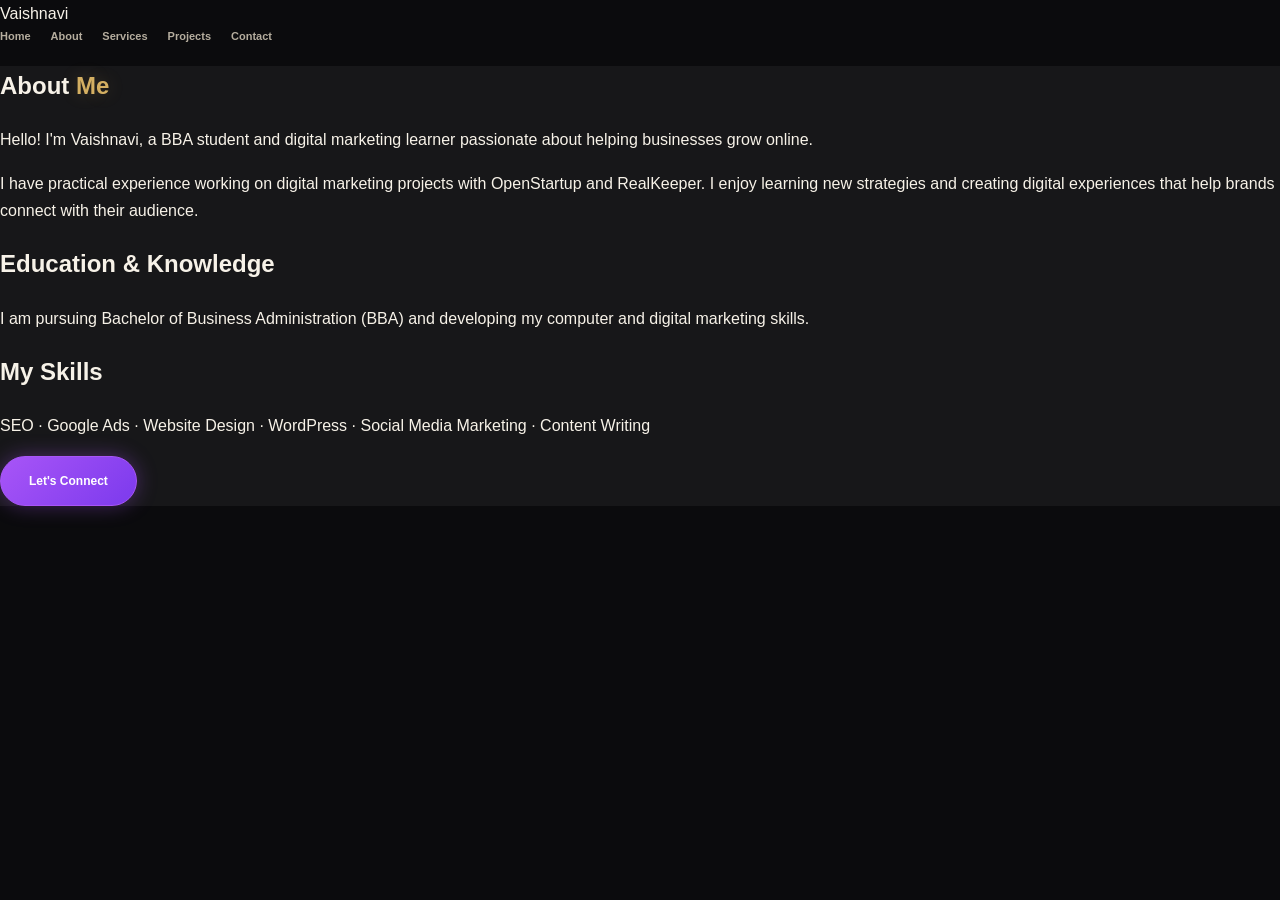
==== about.html @ 837a6185 "about.html" ====
<!DOCTYPE html>
<html lang="en">
<head>
  <meta charset="UTF-8">
  <meta name="viewport" content="width=device-width, initial-scale=1.0">

  <title>About Vaishnavi | Digital Marketing</title>

  <link rel="stylesheet" href="style.css">
</head>

<body>

  <header>
    <nav class="navbar">
      <a href="index.html" class="logo">Vaishnavi</a>

      <div class="nav-links">
        <a href="index.html">Home</a>
        <a href="about.html">About</a>
        <a href="services.html">Services</a>
        <a href="projects.html">Projects</a>
        <a href="contact.html">Contact</a>
      </div>
    </nav>
  </header>

  <section class="about-section">
    <h1>About <span class="gold-text">Me</span></h1>

    <p>
      Hello! I'm Vaishnavi, a BBA student and digital marketing learner
      passionate about helping businesses grow online.
    </p>

    <p>
      I have practical experience working on digital marketing projects
      with OpenStartup and RealKeeper. I enjoy learning new strategies
      and creating digital experiences that help brands connect with
      their audience.
    </p>

    <h2>Education & Knowledge</h2>

    <p>
      I am pursuing Bachelor of Business Administration (BBA) and
      developing my computer and digital marketing skills.
    </p>

    <h2>My Skills</h2>

    <p>
      SEO · Google Ads · Website Design · WordPress ·
      Social Media Marketing · Content Writing
    </p>

    <a href="contact.html" class="btn btn-primary">
      Let's Connect
    </a>
  </section>

</body>
</html>
---- style.css ----
/* VAISHNAVI — premium black & gold portfolio */
:root{--bg:#0b0b0d;--bg-soft:#121214;--surface:#171719;--surface-2:#202022;--text:#f7f2e8;--muted:#b5ad9e;--line:rgba(221,174,79,.2);--gold:#d7ae59;--gold-bright:#ffe29a;--gold-deep:#9b702b;--shadow:0 22px 65px rgba(0,0,0,.34);--header:rgba(10,10,12,.9)}
html[data-theme="light"]{--bg:#faf7ef;--bg-soft:#f0e9d9;--surface:#fffdf8;--surface-2:#f7f0e2;--text:#211b12;--muted:#746b5d;--line:rgba(145,105,35,.2);--gold:#a97825;--gold-bright:#d7a84e;--gold-deep:#79531d;--shadow:0 22px 65px rgba(74,53,18,.1);--header:rgba(250,247,239,.92)}
*{box-sizing:border-box}html{scroll-behavior:smooth;scroll-padding-top:90px}
body{margin:0;background:var(--bg);color:var(--text);font-family:"DM Sans",Arial,sans-serif;line-height:1.7;transition:background .3s,color .3s}
a{color:inherit;text-decoration:none}button,input,select,textarea{font:inherit}.container{width:min(1120px,calc(100% - 48px));margin:0 auto}
.site-header{position:sticky;top:0;z-index:100;background:var(--header);border-bottom:1px solid var(--line);backdrop-filter:blur(18px)}
.nav{min-height:82px;display:flex;align-items:center;justify-content:space-between;gap:22px}
.brand{display:flex;align-items:center;font-size:13px;font-weight:800;letter-spacing:.15em}.brand-image img{width:145px;height:78px;object-fit:contain;display:block;mix-blend-mode:screen}
.brand-mark{width:36px;height:36px;display:grid;place-items:center;border-radius:12px;color:#17120a;background:linear-gradient(135deg,var(--gold-bright),var(--gold-deep));font-family:"Playfair Display",serif;font-size:21px}
.brand-dot,.gold-text{color:var(--gold-bright);text-shadow:0 0 18px rgba(215,174,89,.22)}
.nav-links{display:flex;align-items:center;gap:20px}.nav-links a{font-size:11px;font-weight:700;color:var(--muted);transition:.2s}.nav-links a:hover,.nav-links a.active{color:var(--gold-bright);text-shadow:0 0 14px rgba(215,174,89,.5)}
.theme-toggle{border:1px solid var(--line);color:var(--text);background:var(--surface);padding:9px 13px;border-radius:30px;cursor:pointer;display:flex;align-items:center;gap:8px;font-size:11px;font-weight:700}.theme-icon{color:var(--gold-bright);font-size:16px}
.menu-toggle{display:none}.section{padding:100px 0}
.hero{position:relative;overflow:hidden;padding:95px 0 28px;background:radial-gradient(ellipse at 82% 32%,rgba(215,174,89,.13),transparent 36%),radial-gradient(ellipse at 8% 80%,rgba(155,112,43,.09),transparent 32%),var(--bg)}
.hero:before{content:"";position:absolute;inset:0;pointer-events:none;background:linear-gradient(115deg,transparent 20%,rgba(255,226,154,.025) 50%,transparent 75%)}
.hero-grid{display:grid;grid-template-columns:1.15fr .85fr;align-items:center;gap:50px;min-height:500px}
.eyebrow{display:flex;align-items:center;gap:10px;color:var(--gold);font-size:10px;font-weight:800;letter-spacing:.19em;text-transform:uppercase}.eyebrow-line{width:30px;height:2px;background:linear-gradient(90deg,var(--gold-deep),var(--gold-bright))}
.hero h1{font-family:"Playfair Display",Georgia,serif;font-size:clamp(43px,6vw,72px);line-height:1.1;letter-spacing:-.04em;margin:22px 0}.hero h1 .gold-text,.section-heading h2 .gold-text,.education-card h2 .gold-text{background:linear-gradient(100deg,var(--gold-deep),var(--gold-bright),var(--gold));-webkit-background-clip:text;background-clip:text;color:transparent;text-shadow:none;filter:drop-shadow(0 0 13px rgba(215,174,89,.22))}
.hero-intro{max-width:610px;color:var(--muted);font-size:15px}.hero-intro strong{color:var(--text)}
.hero-actions{display:flex;gap:13px;flex-wrap:wrap;margin:30px 0}.btn{display:inline-flex;align-items:center;justify-content:center;gap:10px;padding:13px 21px;border-radius:9px;font-size:12px;font-weight:800;transition:transform .2s,box-shadow .2s}
.btn:hover{transform:translateY(-3px);box-shadow:0 10px 30px rgba(215,174,89,.2)}.btn-primary{background:linear-gradient(110deg,var(--gold-deep),var(--gold-bright));color:#17120a;box-shadow:0 10px 28px rgba(215,174,89,.16)}.btn-outline{border:1px solid var(--line);background:var(--surface);color:var(--text)}
.hero-note{font-size:11px;color:var(--muted);display:flex;align-items:center;gap:9px}.availability-dot{width:8px;height:8px;border-radius:50%;background:#62c58c;box-shadow:0 0 0 5px #62c58c20}
.hero-visual{height:420px;position:relative;display:grid;place-items:center}.hero-visual:before{content:"";position:absolute;width:300px;height:300px;border-radius:50%;background:radial-gradient(circle,rgba(255,226,154,.16),rgba(155,112,43,.08) 52%,transparent 70%);filter:blur(4px)}
.hero-visual:after{content:"";position:absolute;width:245px;height:245px;border-radius:50%;border:1px solid rgba(215,174,89,.22);box-shadow:0 0 45px rgba(215,174,89,.08),inset 0 0 35px rgba(215,174,89,.06)}
.hero-monogram{z-index:2;font-family:"Playfair Display",serif;font-size:170px;color:var(--gold-bright);line-height:1;text-shadow:0 0 18px rgba(255,226,154,.3),0 0 55px rgba(215,174,89,.22)}
.hero-monogram span{color:var(--gold)}.orbit{position:absolute;border:1px solid var(--gold);border-radius:50%;z-index:1;opacity:.27}.orbit-one{width:390px;height:270px;transform:rotate(-28deg)}.orbit-two{width:430px;height:320px;transform:rotate(38deg);border-color:var(--gold-bright)}
.floating-card{position:absolute;z-index:3;background:var(--surface);border:1px solid var(--line);border-radius:12px;padding:12px 16px;box-shadow:var(--shadow);font-size:10px;font-weight:800;display:flex;align-items:center;gap:9px}.card-top{top:56px;right:0}.card-bottom{bottom:60px;left:0}.mini-icon{width:27px;height:27px;border-radius:8px;display:grid;place-items:center;background:linear-gradient(135deg,var(--gold-deep),var(--gold-bright));color:#19130a}
.visual-caption{position:absolute;bottom:5px;right:5px;color:var(--muted);font-size:9px;font-weight:800;letter-spacing:.2em}
.hero-bottom{display:flex;align-items:center;gap:18px;padding:26px 0 0;color:var(--muted);font-size:9px;font-weight:800;letter-spacing:.16em}.hero-bottom-line{height:1px;background:var(--line);flex:1}
.two-column{display:grid;grid-template-columns:.8fr 1.2fr;gap:85px;align-items:start}.section-heading h2,.education-card h2{font-family:"Playfair Display",Georgia,serif;font-size:clamp(34px,4vw,48px);line-height:1.17;letter-spacing:-.025em;margin:15px 0}.section-kicker{color:var(--muted);font-size:13px}
.about-section,.projects-section,.education-section{background:var(--surface)}.about-copy p{color:var(--muted);font-size:14px;margin:0 0 18px}.about-copy .lead{font-size:18px;color:var(--text);font-weight:600}.about-copy strong{color:var(--gold-bright)}.text-link{display:inline-block;margin-top:10px;color:var(--gold-bright);font-size:13px;font-weight:800;border-bottom:1px solid var(--gold);padding-bottom:4px}
.skills-section,.experience-section{background:linear-gradient(180deg,var(--bg),var(--bg-soft))}.centered{text-align:center;margin:0 auto 42px;max-width:680px}.centered .eyebrow{justify-content:center}
.skills-grid{display:grid;grid-template-columns:repeat(4,1fr);gap:16px}.skill-card,.service-card{position:relative;padding:25px 20px;background:var(--surface);border:1px solid var(--line);border-radius:15px;box-shadow:0 8px 25px rgba(0,0,0,.06);transition:.25s;overflow:hidden}
.skill-card:before,.service-card:before{content:"";position:absolute;left:0;top:0;width:100%;height:3px;background:linear-gradient(90deg,var(--gold-deep),var(--gold-bright));transform:scaleX(0);transform-origin:left;transition:.25s}.skill-card:hover,.service-card:hover{transform:translateY(-6px);box-shadow:var(--shadow);border-color:rgba(215,174,89,.4)}.skill-card:hover:before,.service-card:hover:before{transform:scaleX(1)}
.skill-number{position:absolute;right:17px;top:13px;color:var(--muted);font-size:10px}.skill-symbol,.service-icon{width:43px;height:43px;border-radius:12px;display:grid;place-items:center;background:linear-gradient(135deg,rgba(215,174,89,.2),rgba(155,112,43,.08));color:var(--gold-bright);font-size:22px}
.skill-card h3,.service-card h3{font-size:14px;margin:17px 0 7px}.skill-card p,.service-card p{font-size:11px;color:var(--muted);margin:0}
.services-section{background:var(--surface)}.services-grid{display:grid;grid-template-columns:repeat(3,1fr);gap:16px}.service-card{padding:25px}.service-card h3{font-size:15px}
.projects-grid{display:grid;grid-template-columns:1fr 1fr;gap:22px;margin-top:35px}.project-card{overflow:hidden;border:1px solid var(--line);border-radius:17px;background:var(--bg);box-shadow:var(--shadow)}
.project-art{min-height:230px;padding:25px 30px;position:relative;display:flex;flex-direction:column;justify-content:space-between;overflow:hidden;color:#fff}.startup-art{background:radial-gradient(circle at 85% 20%,#e9c477 0,transparent 27%),linear-gradient(130deg,#20170c,#71501e 55%,#b78a3e)}.keeper-art{background:radial-gradient(circle at 85% 15%,#e7d39b 0,transparent 26%),linear-gradient(130deg,#14221f,#526b4d 55%,#9a7b3e)}
.project-art:after{content:"";position:absolute;width:190px;height:190px;border:1px solid #ffffff55;border-radius:50%;right:-35px;bottom:-90px;box-shadow:0 0 0 24px #ffffff0d,0 0 0 48px #ffffff0a}.project-art-label,.project-art-bottom{font-size:9px;font-weight:800;letter-spacing:.16em}.project-art-title{font-family:"Playfair Display",serif;font-size:52px;line-height:.98;z-index:1}.project-art-title span{color:#ffe29a}
.project-info{padding:24px}.project-meta{display:flex;justify-content:space-between;gap:12px;color:var(--gold);font-size:9px;font-weight:800;letter-spacing:.1em}.project-info h3{font-size:20px;margin:12px 0 6px}.project-info p{font-size:12px;color:var(--muted)}.tag-row{display:flex;gap:7px;flex-wrap:wrap;margin-top:16px}.tag-row span{padding:5px 9px;border-radius:20px;background:var(--bg-soft);color:var(--gold-bright);font-size:9px;font-weight:800}.project-disclaimer{font-size:10px;color:var(--muted);margin-top:18px}
.timeline{border-left:2px solid var(--line);padding-left:28px}.timeline-item{position:relative;padding:0 0 30px}.timeline-dot{position:absolute;left:-36px;top:5px;width:14px;height:14px;border-radius:50%;background:linear-gradient(135deg,var(--gold-deep),var(--gold-bright));box-shadow:0 0 0 5px var(--bg-soft)}.timeline-label{font-size:9px;font-weight:800;letter-spacing:.15em;color:var(--gold)}.timeline-item h3{margin:6px 0;font-size:18px}.timeline-item p:not(.timeline-label){color:var(--muted);font-size:12px}
.education-grid{display:grid;grid-template-columns:repeat(3,1fr);gap:16px}.education-card{display:flex;gap:16px;align-items:flex-start;padding:26px;border-radius:16px;background:var(--bg-soft);border:1px solid var(--line)}.education-icon{width:45px;height:45px;flex:0 0 45px;display:grid;place-items:center;border-radius:13px;background:linear-gradient(135deg,var(--gold-deep),var(--gold-bright));color:#1b1408;font-size:20px}.education-card h3{font-size:15px;margin:6px 0}.education-card p:not(.timeline-label){font-size:11px;color:var(--muted)}.education-highlight{background:linear-gradient(140deg,var(--surface-2),rgba(215,174,89,.1))}
.contact-section{background:radial-gradient(ellipse at 90% 10%,rgba(215,174,89,.1),transparent 35%),var(--bg)}.contact-wrap{display:grid;grid-template-columns:1fr 1fr;gap:70px;align-items:center}.contact-panel{background:var(--surface);border:1px solid var(--line);border-radius:17px;padding:18px 24px;box-shadow:var(--shadow)}.contact-link{display:flex;justify-content:space-between;align-items:center;gap:15px;padding:17px 0;border-bottom:1px solid var(--line)}.contact-link:last-of-type{border-bottom:0}.contact-link span{color:var(--muted);font-size:11px;font-weight:700}.contact-link strong{font-size:12px;color:var(--gold-bright);text-align:right;overflow-wrap:anywhere}.contact-note{font-size:10px;color:var(--muted);padding-top:10px}
.enquiry-section{background:linear-gradient(145deg,var(--bg-soft),var(--bg))}.enquiry-wrap{display:grid;grid-template-columns:.85fr 1.15fr;gap:65px;align-items:start}.enquiry-points{display:grid;gap:10px;margin-top:28px;color:var(--muted);font-size:12px}.enquiry-points span:first-letter{color:var(--gold)}
.enquiry-form{padding:30px;background:var(--surface);border:1px solid var(--line);border-radius:18px;box-shadow:var(--shadow)}.enquiry-form h3{font-family:"Playfair Display",serif;font-size:26px;margin:0}.form-intro{font-size:12px;color:var(--muted);margin:3px 0 20px}.enquiry-form label{display:block;font-size:11px;font-weight:700;margin:14px 0 6px;color:var(--text)}
.enquiry-form input,.enquiry-form select,.enquiry-form textarea{width:100%;padding:12px 13px;border:1px solid var(--line);border-radius:9px;background:var(--bg);color:var(--text);outline:none;font-size:12px;transition:.2s}.enquiry-form input:focus,.enquiry-form select:focus,.enquiry-form textarea:focus{border-color:var(--gold);box-shadow:0 0 0 3px rgba(215,174,89,.12)}.enquiry-form textarea{resize:vertical}.form-submit{width:100%;border:0;margin-top:20px;cursor:pointer}.form-privacy,.form-status{font-size:10px;color:var(--muted);margin:12px 0 0}.form-status{color:var(--gold-bright);font-weight:700}
.footer{background:#080808;color:#e9dfc9;padding:25px 0;border-top:1px solid rgba(215,174,89,.18)}.footer-inner{display:flex;align-items:center;justify-content:space-between;gap:15px;font-size:10px}.footer-brand img{width:115px;height:62px}.footer a{color:#e6c57e}.back-top{position:fixed;right:22px;bottom:22px;width:42px;height:42px;border-radius:50%;display:grid;place-items:center;background:linear-gradient(135deg,var(--gold-deep),var(--gold-bright));color:#17120a;box-shadow:var(--shadow);z-index:50}
@media(max-width:900px){.nav-links{gap:11px}.nav-links a{font-size:10px}.skills-grid{grid-template-columns:repeat(2,1fr)}.two-column{gap:45px}.hero-grid{gap:25px}.hero-visual{transform:scale(.9)}.services-grid{grid-template-columns:repeat(2,1fr)}.education-grid{grid-template-columns:1fr}}
@media(max-width:680px){.container{width:min(100% - 34px,520px)}.section{padding:75px 0}.nav{min-height:70px}.brand-image img{width:115px;height:64px}.menu-toggle{display:flex;flex-direction:column;gap:5px;border:0;background:transparent;padding:8px}.menu-toggle span{width:23px;height:2px;background:var(--text)}.nav-links{display:none;position:absolute;top:70px;left:0;right:0;padding:18px 25px 24px;background:var(--surface);border-bottom:1px solid var(--line);flex-direction:column;align-items:flex-start}.nav-links.open{display:flex}.theme-toggle{padding:8px 10px}.theme-label{display:none}.hero{padding-top:60px}.hero-grid{grid-template-columns:1fr;gap:5px}.hero h1{font-size:46px}.hero-intro{font-size:14px}.hero-visual{height:300px;transform:scale(.82);margin-top:-5px}.hero-bottom{font-size:7px;letter-spacing:.08em;gap:8px}.two-column,.contact-wrap,.enquiry-wrap{grid-template-columns:1fr;gap:25px}.section-heading h2,.education-card h2{font-size:37px}.skills-grid{grid-template-columns:1fr 1fr;gap:10px}.skill-card{padding:18px 14px}.skill-card h3{font-size:12px}.services-grid,.projects-grid{grid-template-columns:1fr}.project-art{min-height:200px}.enquiry-form{padding:22px}.footer-inner{flex-direction:column;align-items:flex-start}}
@media(max-width:390px){.skills-grid{grid-template-columns:1fr}.hero h1{font-size:41px}}


/* Orbit track for 4 floating cards */
.card-orbit-track {
  position: absolute;
  z-index: 3;
  width: 390px;
  height: 270px;
  left: 50%;
  top: 50%;
  margin-left: -195px;
  margin-top: -135px;
  animation: orbitSpin 20s linear infinite;
}

/* Keep cards upright while orbiting */
.card-orbit-track .floating-card {
  animation: orbitCounterSpin 20s linear infinite;
}

/* Reset previous card positions */
.card-orbit-track .orbit-card {
  top: auto;
  right: auto;
  bottom: auto;
  left: auto;
}

/* Creative thinking */
.card-orbit-track .orbit-card:nth-child(1) {
  top: 0;
  left: 50%;
  translate: -50% -50%;
}

/* Digital growth */
.card-orbit-track .orbit-card:nth-child(2) {
  top: 50%;
  left: 100%;
  translate: -50% -50%;
}

/* Smart marketing */
.card-orbit-track .orbit-card:nth-child(3) {
  top: 100%;
  left: 50%;
  translate: -50% -50%;
}

/* Website Design */
.card-orbit-track .orbit-card:nth-child(4) {
  top: 50%;
  left: 0;
  translate: -50% -50%;
}

/* Orbit rotation */
@keyframes orbitSpin {
  from {
    transform: rotate(0deg);
  }
  to {
    transform: rotate(360deg);
  }
}

/* Counter rotation keeps text upright */
@keyframes orbitCounterSpin {
  from {
    transform: rotate(0deg);
  }
  to {
    transform: rotate(-360deg);
  }
}

/* Hero section buttons */
.btn {
  display: inline-flex;
  align-items: center;
  justify-content: center;
  padding: 14px 28px;
  border-radius: 50px;
  font-weight: 600;
  text-decoration: none;
  transition: all 0.3s ease;
  cursor: pointer;
}

.btn-primary {
  background: linear-gradient(135deg, #a855f7, #7c3aed);
  color: #ffffff;
  border: 1px solid #a855f7;
  box-shadow: 0 0 20px rgba(168, 85, 247, 0.35);
}

.btn-primary:hover {
  transform: translateY(-4px);
  box-shadow: 0 0 30px rgba(168, 85, 247, 0.6);
}

.btn-secondary {
  background: transparent;
  color: #ffffff;
  border: 1px solid #a855f7;
}

.btn-secondary:hover {
  background: rgba(168, 85, 247, 0.15);
  transform: translateY(-4px);
}

/* =====================================
   PROJECTS PAGE - BLACK & GOLD THEME
===================================== */

.projects-page {
  width: min(1100px, 90%);
  margin: 0 auto;
  padding: 85px 0 70px;
  color: #ffffff;
}

.projects-heading {
  text-align: center;
  max-width: 720px;
  margin: 0 auto 55px;
}

.projects-label {
  color: #d4af62;
  font-size: 12px;
  letter-spacing: 3px;
  font-weight: 600;
  margin-bottom: 18px;
}

.projects-heading h1 {
  font-size: clamp(34px, 5vw, 58px);
  margin-bottom: 20px;
}

.gold-text {
  color: #d4af62;
}

.projects-description {
  color: #c4c0b8;
  font-size: 15px;
  line-height: 1.9;
}

/* PROJECT GRID */

.projects-grid {
  display: grid;
  grid-template-columns: repeat(2, minmax(0, 1fr));
  gap: 30px;
}

/* PROJECT CARD */

.project-card {
  background: #080808;
  border: 1px solid rgba(212, 175, 98, 0.28);
  border-radius: 20px;
  overflow: hidden;

  transition:
    transform 0.3s ease,
    border-color 0.3s ease,
    box-shadow 0.3s ease;
}

.project-card:hover {
  transform: translateY(-6px);
  border-color: #d4af62;
  box-shadow: 0 15px 40px rgba(212, 175, 98, 0.08);
}

/* LOGO AREA */

.project-logo-area {
  height: 190px;
  background: #000000;

  display: flex;
  align-items: center;
  justify-content: center;

  padding: 25px;
  border-bottom: 1px solid rgba(212, 175, 98, 0.18);
}

.project-logo {
  display: block;
  width: auto;
  height: auto;
  max-width: 90%;
  max-height: 125px;
  object-fit: contain;
}

/* OpenStartup logo is a wide banner */
.openstartup-logo {
  max-width: 95%;
  max-height: 125px;
}

/* RealKeeper logo is a compact wordmark */
.realkeeper-logo {
  max-width: 75%;
  max-height: 100px;
}

/* CARD CONTENT */

.project-details {
  padding: 30px;
}

.project-type {
  color: #d4af62;
  font-size: 10px;
  letter-spacing: 2.5px;
  font-weight: 600;
  margin-bottom: 12px;
}

.project-details h2 {
  color: #ffffff;
  font-size: 27px;
  margin-bottom: 15px;
}

.project-description {
  color: #c4c0b8;
  font-size: 14px;
  line-height: 1.9;
}

/* SKILL TAGS */

.project-skills {
  display: flex;
  flex-wrap: wrap;
  gap: 9px;
  margin: 22px 0;
}

.project-skills span {
  color: #d4af62;
  background: rgba(212, 175, 98, 0.07);
  border: 1px solid rgba(212, 175, 98, 0.25);

  padding: 7px 12px;
  border-radius: 50px;
  font-size: 11px;
}

/* WEBSITE LINK */

.project-website-link {
  display: inline-flex;
  align-items: center;
  gap: 10px;

  color: #d4af62;
  text-decoration: none;
  font-size: 14px;
  font-weight: 600;

  margin-top: 8px;
  transition: gap 0.2s ease;
}

.project-website-link:hover {
  gap: 15px;
}

/* CONTACT SECTION */

.projects-contact {
  text-align: center;
  margin-top: 85px;
}

.projects-contact h2 {
  color: #ffffff;
  font-size: clamp(25px, 4vw, 38px);
  margin-bottom: 15px;
}

.projects-contact p {
  color: #c4c0b8;
  margin-bottom: 25px;
}

/* MOBILE RESPONSIVE */

@media (max-width: 700px) {

  .projects-page {
    padding-top: 55px;
  }

  .projects-grid {
    grid-template-columns: 1fr;
  }

  .project-logo-area {
    height: 160px;
  }

  .project-details {
    padding: 24px;
  }

}

/* ==================================
   CONTACT PAGE - BLACK & GOLD
================================== */

.contact-page {
  width: min(1000px, 90%);
  margin: 0 auto;
  padding: 100px 0 80px;
  color: #ffffff;
}

.contact-heading {
  max-width: 700px;
  margin: 0 auto 55px;
  text-align: center;
}

.contact-label {
  color: #d4af62;
  font-size: 12px;
  letter-spacing: 3px;
  font-weight: 600;
  margin-bottom: 18px;
}

.contact-heading h1 {
  font-size: clamp(38px, 6vw, 65px);
  margin-bottom: 20px;
}

.contact-heading p:last-child {
  color: #bdb8ae;
  font-size: 15px;
  line-height: 1.9;
}

/* CONTACT DETAILS CARD */

.contact-card {
  max-width: 750px;
  margin: 0 auto;

  display: grid;
  grid-template-columns: repeat(2, 1fr);
  gap: 22px;
}

.contact-item {
  background: #080808;
  border: 1px solid rgba(212, 175, 98, 0.3);
  border-radius: 16px;
  padding: 30px;

  transition: 0.3s ease;
}

.contact-item:hover {
  border-color: #d4af62;
  transform: translateY(-4px);
}

.contact-item h2 {
  color: #d4af62;
  font-size: 17px;
  margin-bottom: 15px;
}

.contact-item a,
.contact-item p {
  color: #ffffff;
  font-size: 14px;
  line-height: 1.8;
  text-decoration: none;
  overflow-wrap: anywhere;
}

.contact-item a:hover {
  color: #d4af62;
}

/* MOBILE */

@media (max-width: 600px) {
  .contact-page {
    padding: 65px 0;
  }

  .contact-card {
    grid-template-columns: 1fr;
  }

  .contact-item {
    padding: 24px;
  }
}

/* =====================================
   CONTACT PAGE - PREMIUM ENHANCEMENT
   BLACK & GOLD ONLY
===================================== */

.contact-page {
  position: relative;
  isolation: isolate;
}

/* Subtle golden background glow */
.contact-page::before {
  content: "";
  position: absolute;
  top: 30px;
  left: 50%;
  transform: translateX(-50%);

  width: 600px;
  height: 400px;
  max-width: 100%;

  background: radial-gradient(
    ellipse,
    rgba(212, 175, 98, 0.10) 0%,
    rgba(212, 175, 98, 0.03) 45%,
    transparent 75%
  );

  z-index: -1;
  pointer-events: none;
}

/* Heading underline */
.contact-heading h1 {
  position: relative;
  display: inline-block;
}

.contact-heading h1::after {
  content: "";
  display: block;

  width: 75px;
  height: 2px;

  margin: 22px auto 0;

  background: linear-gradient(
    90deg,
    transparent,
    #d4af62,
    transparent
  );
}

/* Better heading appearance */
.contact-heading {
  animation: contactFadeIn 0.8s ease both;
}

.contact-heading h1 {
  letter-spacing: -1px;
}

/* Premium contact cards */
.contact-item {
  position: relative;
  overflow: hidden;
  min-height: 150px;
  box-shadow: 0 10px 35px rgba(0, 0, 0, 0.35);
}

/* Gold shine on hover */
.contact-item::before {
  content: "";
  position: absolute;

  top: 0;
  left: -100%;

  width: 70%;
  height: 100%;

  background: linear-gradient(
    110deg,
    transparent,
    rgba(212, 175, 98, 0.07),
    transparent
  );

  transition: left 0.6s ease;
  pointer-events: none;
}

.contact-item:hover::before {
  left: 130%;
}

.contact-item:hover {
  box-shadow: 0 15px 40px rgba(212, 175, 98, 0.08);
}

/* Small gold line above card heading */
.contact-item h2::before {
  content: "";
  display: inline-block;

  width: 18px;
  height: 2px;

  background: #d4af62;
  margin-right: 10px;
  vertical-align: middle;
}

/* Contact links */
.contact-item a {
  display: inline-block;
  transition: color 0.25s ease;
}

.contact-item a:hover {
  text-decoration: underline;
  text-decoration-color: #d4af62;
  text-underline-offset: 5px;
}

/* Entrance animation */
@keyframes contactFadeIn {
  from {
    opacity: 0;
    transform: translateY(18px);
  }

  to {
    opacity: 1;
    transform: translateY(0);
  }
}

/* Mobile adjustments */
@media (max-width: 600px) {
  .contact-page::before {
    width: 100%;
    height: 300px;
  }

  .contact-heading h1::after {
    margin-top: 18px;
  }

  .contact-item {
    min-height: auto;
  }
}

/* =====================================
   ENQUIRY FORM - BLACK & GOLD
===================================== */

.enquiry-section {
  max-width: 850px;
  margin: 90px auto 20px;
  padding: 45px;
  background: #080808;
  border: 1px solid rgba(212, 175, 98, 0.3);
  border-radius: 20px;
  box-shadow: 0 15px 45px rgba(0, 0, 0, 0.35);
}

.enquiry-heading {
  text-align: center;
  margin-bottom: 35px;
}

.enquiry-heading h2 {
  color: #ffffff;
  font-size: clamp(25px, 4vw, 36px);
  margin: 12px 0;
}

.enquiry-heading > p:last-child {
  color: #bdb8ae;
  font-size: 14px;
  line-height: 1.8;
}

/* FORM LAYOUT */

.enquiry-form {
  display: flex;
  flex-direction: column;
  gap: 22px;
}

.form-row {
  display: grid;
  grid-template-columns: 1fr 1fr;
  gap: 20px;
}

.form-group {
  display: flex;
  flex-direction: column;
  gap: 10px;
}

.form-group label {
  color: #d4af62;
  font-size: 13px;
  font-weight: 600;
}

/* INPUTS */

.form-group input,
.form-group select,
.form-group textarea {
  width: 100%;
  box-sizing: border-box;

  background: #000000;
  color: #ffffff;

  border: 1px solid rgba(212, 175, 98, 0.25);
  border-radius: 10px;

  padding: 15px 16px;
  font-family: inherit;
  font-size: 14px;

  outline: none;
  transition: border-color 0.25s ease,
              box-shadow 0.25s ease;
}

.form-group input::placeholder,
.form-group textarea::placeholder {
  color: #77736b;
}

.form-group input:focus,
.form-group select:focus,
.form-group textarea:focus {
  border-color: #d4af62;
  box-shadow: 0 0 0 3px rgba(212, 175, 98, 0.08);
}

.form-group select {
  cursor: pointer;
}

.form-group select option {
  background: #000000;
  color: #ffffff;
}

.form-group textarea {
  resize: vertical;
  min-height: 140px;
}

/* SEND BUTTON */

.enquiry-submit {
  align-self: flex-start;

  background: #d4af62;
  color: #000000;

  border: 1px solid #d4af62;
  border-radius: 50px;

  padding: 15px 28px;
  font-family: inherit;
  font-size: 14px;
  font-weight: 700;

  cursor: pointer;
  transition: background 0.25s ease,
              color 0.25s ease,
              transform 0.25s ease;
}

.enquiry-submit span {
  margin-left: 12px;
}

.enquiry-submit:hover {
  background: transparent;
  color: #d4af62;
  transform: translateY(-2px);
}

/* MOBILE */

@media (max-width: 600px) {
  .enquiry-section {
    margin-top: 60px;
    padding: 25px 20px;
  }

  .form-row {
    grid-template-columns: 1fr;
  }

  .enquiry-submit {
    width: 100%;
    justify-content: center;
  }
}

/* Contact Page - Project Enquiry Form */

.portfolio-enquiry {
  display: grid;
  grid-template-columns: 1fr 1.15fr;
  gap: 50px;
  align-items: center;
  max-width: 1200px;
  margin: 70px auto;
  padding: 40px 24px;
  color: #f5f1e8;
}

.enquiry-intro {
  max-width: 520px;
}

.enquiry-label {
  color: #d6ad55;
  font-size: 13px;
  letter-spacing: 3px;
  font-weight: 700;
}

.enquiry-intro h1 {
  font-size: clamp(38px, 5vw, 62px);
  line-height: 1.12;
  margin: 20px 0;
}

.enquiry-intro h1 span {
  display: block;
  color: #d6ad55;
}

.enquiry-description {
  color: #bdb7ad;
  line-height: 1.8;
  margin-bottom: 28px;
}

.enquiry-services {
  list-style: none;
  padding: 0;
  margin: 0;
}

.enquiry-services li {
  color: #c7c0b5;
  margin: 18px 0;
}

.enquiry-card {
  background: #171717;
  border: 1px solid rgba(214, 173, 85, 0.25);
  border-radius: 18px;
  padding: 32px;
  box-shadow: 0 15px 45px rgba(0, 0, 0, 0.25);
}

.enquiry-card h2 {
  font-size: 30px;
  margin: 0 0 8px;
  color: #f5f1e8;
}

.enquiry-subtitle {
  color: #aaa399;
  margin-bottom: 28px;
}

#whatsappEnquiryForm {
  display: flex;
  flex-direction: column;
}

#whatsappEnquiryForm label {
  color: #e8e1d5;
  font-size: 13px;
  font-weight: 600;
  margin: 16px 0 9px;
}

#whatsappEnquiryForm input,
#whatsappEnquiryForm select,
#whatsappEnquiryForm textarea {
  width: 100%;
  box-sizing: border-box;
  background: #090909;
  border: 1px solid rgba(214, 173, 85, 0.25);
  border-radius: 10px;
  padding: 15px;
  color: #f5f1e8;
  font: inherit;
  outline: none;
}

#whatsappEnquiryForm input:focus,
#whatsappEnquiryForm select:focus,
#whatsappEnquiryForm textarea:focus {
  border-color: #d6ad55;
}

#whatsappEnquiryForm textarea {
  resize: vertical;
}

.enquiry-submit {
  margin-top: 25px;
  padding: 17px 20px;
  border: none;
  border-radius: 50px;
  background: linear-gradient(135deg, #d6ad55, #f0d18a);
  color: #111;
  font-size: 15px;
  font-weight: 700;
  cursor: pointer;
  transition: transform 0.2s ease;
}

.enquiry-submit:hover {
  transform: translateY(-3px);
}

.enquiry-submit span {
  margin-left: 8px;
}

.enquiry-note {
  color: #aaa399;
  font-size: 12px;
  line-height: 1.6;
  margin-top: 15px;
}

@media (max-width: 800px) {
  .portfolio-enquiry {
    grid-template-columns: 1fr;
    gap: 30px;
    margin: 35px auto;
    padding: 25px 18px;
  }

  .enquiry-card {
    padding: 22px;
  }

  .enquiry-card h2 {
    font-size: 25px;
  }
}

/* Premium Enquiry Form Styling */

.portfolio-enquiry {
  position: relative;
  overflow: hidden;
  background: radial-gradient(
    circle at top left,
    rgba(214, 173, 85, 0.09),
    transparent 45%
  );
  border-radius: 25px;
  animation: enquiryFadeIn 1s ease both;
}

/* Golden decorative glow */

.portfolio-enquiry::before {
  content: "";
  position: absolute;
  width: 250px;
  height: 250px;
  top: -100px;
  left: -100px;
  background: rgba(214, 173, 85, 0.08);
  filter: blur(70px);
  border-radius: 50%;
  pointer-events: none;
}

/* Heading style */

.enquiry-intro h1 {
  letter-spacing: -1.5px;
  text-shadow: 0 0 25px rgba(214, 173, 85, 0.12);
}

.enquiry-intro h1 span {
  background: linear-gradient(
    90deg,
    #c99a3d,
    #f5d98b,
    #c99a3d
  );
  background-clip: text;
  -webkit-background-clip: text;
  color: transparent;
}

/* Service list */

.enquiry-services li {
  transition: transform 0.3s ease, color 0.3s ease;
}

.enquiry-services li:hover {
  color: #f0d18a;
  transform: translateX(8px);
}

/* Form card */

.enquiry-card {
  position: relative;
  background: linear-gradient(
    145deg,
    #191919,
    #101010
  );
  border: 1px solid rgba(214, 173, 85, 0.35);
  box-shadow:
    0 20px 60px rgba(0, 0, 0, 0.45),
    0 0 25px rgba(214, 173, 85, 0.04);
  transition: transform 0.35s ease, box-shadow 0.35s ease;
}

.enquiry-card:hover {
  transform: translateY(-5px);
  box-shadow:
    0 25px 70px rgba(0, 0, 0, 0.55),
    0 0 35px rgba(214, 173, 85, 0.10);
}

/* Form heading */

.enquiry-card h2 {
  color: #f5d98b;
  letter-spacing: -0.5px;
}

.enquiry-subtitle {
  font-size: 14px;
}

/* Input focus effects */

#whatsappEnquiryForm input,
#whatsappEnquiryForm select,
#whatsappEnquiryForm textarea {
  transition: border 0.3s ease, box-shadow 0.3s ease;
}

#whatsappEnquiryForm input:focus,
#whatsappEnquiryForm select:focus,
#whatsappEnquiryForm textarea:focus {
  border-color: #d6ad55;
  box-shadow: 0 0 15px rgba(214, 173, 85, 0.12);
}

/* Stylish WhatsApp button */

.enquiry-submit {
  position: relative;
  overflow: hidden;
  background: linear-gradient(
    120deg,
    #b8892e,
    #f5d98b,
    #c99a3d
  );
  box-shadow: 0 8px 25px rgba(214, 173, 85, 0.18);
  letter-spacing: 0.3px;
}

.enquiry-submit:hover {
  box-shadow: 0 12px 35px rgba(214, 173, 85, 0.30);
  transform: translateY(-4px) scale(1.01);
}

/* Smooth entrance animation */

@keyframes enquiryFadeIn {
  from {
    opacity: 0;
    transform: translateY(25px);
  }

  to {
    opacity: 1;
    transform: translateY(0);
  }
}

/* Mobile adjustment */

@media (max-width: 600px) {
  .portfolio-enquiry {
    border-radius: 15px;
  }

  .enquiry-intro h1 {
    letter-spacing: -1px;
  }

  .enquiry-card {
    border-radius: 15px;
  }
}
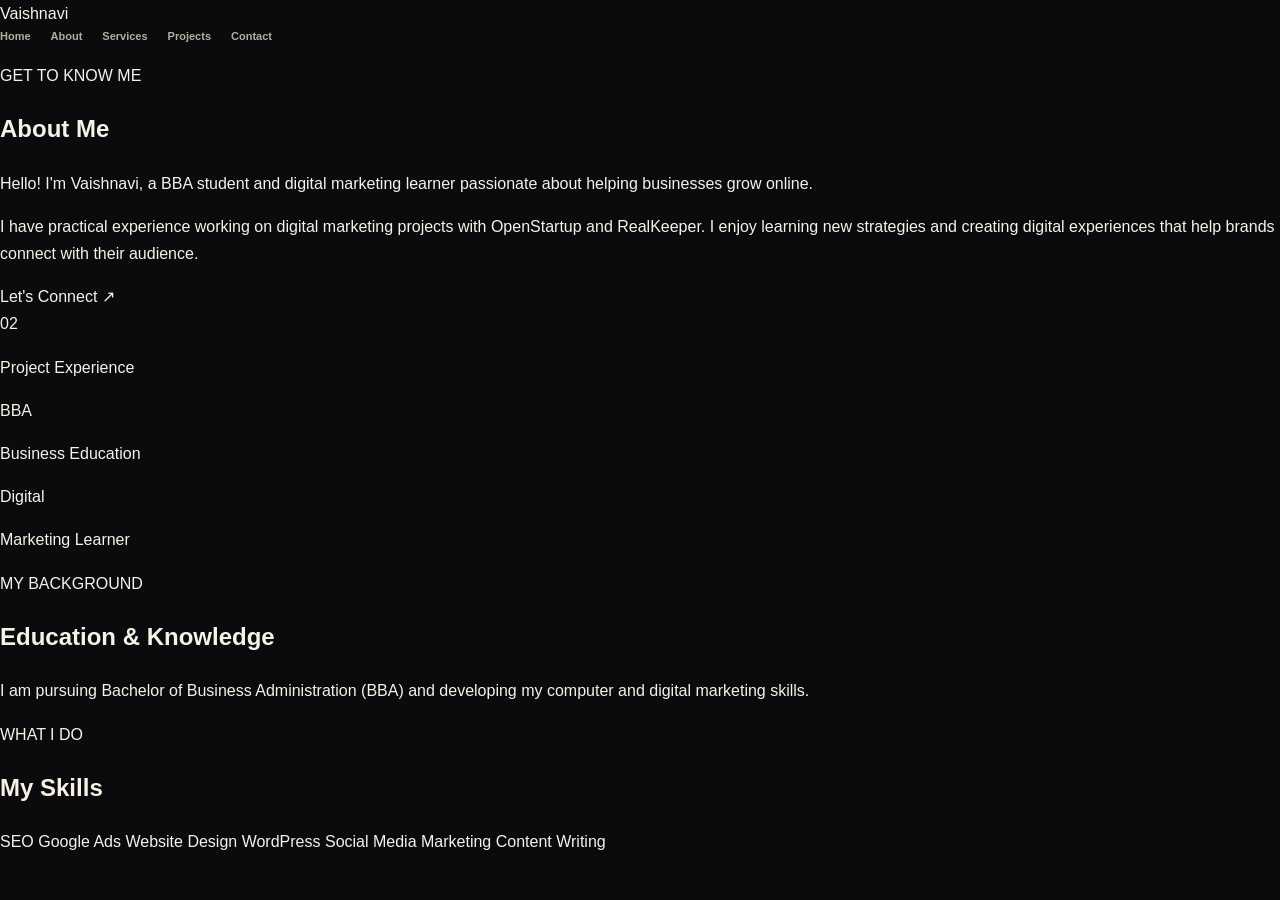
==== commit db9b72a2: "about.html" ====
--- a/about.html
+++ b/about.html
@@ -26,39 +26,77 @@
     </nav>
   </header>
 
-  <section class="about-section">
-    <h1>About <span class="gold-text">Me</span></h1>
 
-    <p>
-      Hello! I'm Vaishnavi, a BBA student and digital marketing learner
-      passionate about helping businesses grow online.
-    </p>
+<section class="about-page">
+  <div class="about-hero">
+    <div class="about-intro">
+      <p class="about-eyebrow">GET TO KNOW ME</p>
 
-    <p>
-      I have practical experience working on digital marketing projects
-      with OpenStartup and RealKeeper. I enjoy learning new strategies
-      and creating digital experiences that help brands connect with
-      their audience.
-    </p>
+      <h1>
+        About <span>Me</span>
+      </h1>
 
-    <h2>Education & Knowledge</h2>
+      <p class="about-lead">
+        Hello! I'm Vaishnavi, a BBA student and digital
+        marketing learner passionate about helping
+        businesses grow online.
+      </p>
 
-    <p>
-      I am pursuing Bachelor of Business Administration (BBA) and
-      developing my computer and digital marketing skills.
-    </p>
+      <p class="about-description">
+        I have practical experience working on digital
+        marketing projects with OpenStartup and RealKeeper.
+        I enjoy learning new strategies and creating digital
+        experiences that help brands connect with their audience.
+      </p>
 
-    <h2>My Skills</h2>
+      <a href="contact.html" class="about-button">
+        Let's Connect ↗
+      </a>
+    </div>
 
-    <p>
-      SEO · Google Ads · Website Design · WordPress ·
-      Social Media Marketing · Content Writing
-    </p>
+    <div class="about-highlight">
+      <div class="about-highlight-card">
+        <span class="highlight-number">02</span>
+        <p>Project Experience</p>
+      </div>
 
-    <a href="contact.html" class="btn btn-primary">
-      Let's Connect
-    </a>
-  </section>
+      <div class="about-highlight-card">
+        <span class="highlight-number">BBA</span>
+        <p>Business Education</p>
+      </div>
 
+      <div class="about-highlight-card">
+        <span class="highlight-number">Digital</span>
+        <p>Marketing Learner</p>
+      </div>
+    </div>
+  </div>
+
+  <div class="about-details">
+    <div class="about-info-card">
+      <p class="about-eyebrow">MY BACKGROUND</p>
+      <h2>Education & <span>Knowledge</span></h2>
+      <p>
+        I am pursuing Bachelor of Business Administration
+        (BBA) and developing my computer and digital
+        marketing skills.
+      </p>
+    </div>
+
+    <div class="about-info-card">
+      <p class="about-eyebrow">WHAT I DO</p>
+      <h2>My <span>Skills</span></h2>
+
+      <div class="about-skill-list">
+        <span>SEO</span>
+        <span>Google Ads</span>
+        <span>Website Design</span>
+        <span>WordPress</span>
+        <span>Social Media Marketing</span>
+        <span>Content Writing</span>
+      </div>
+    </div>
+  </div>
+</section>
 </body>
 </html>
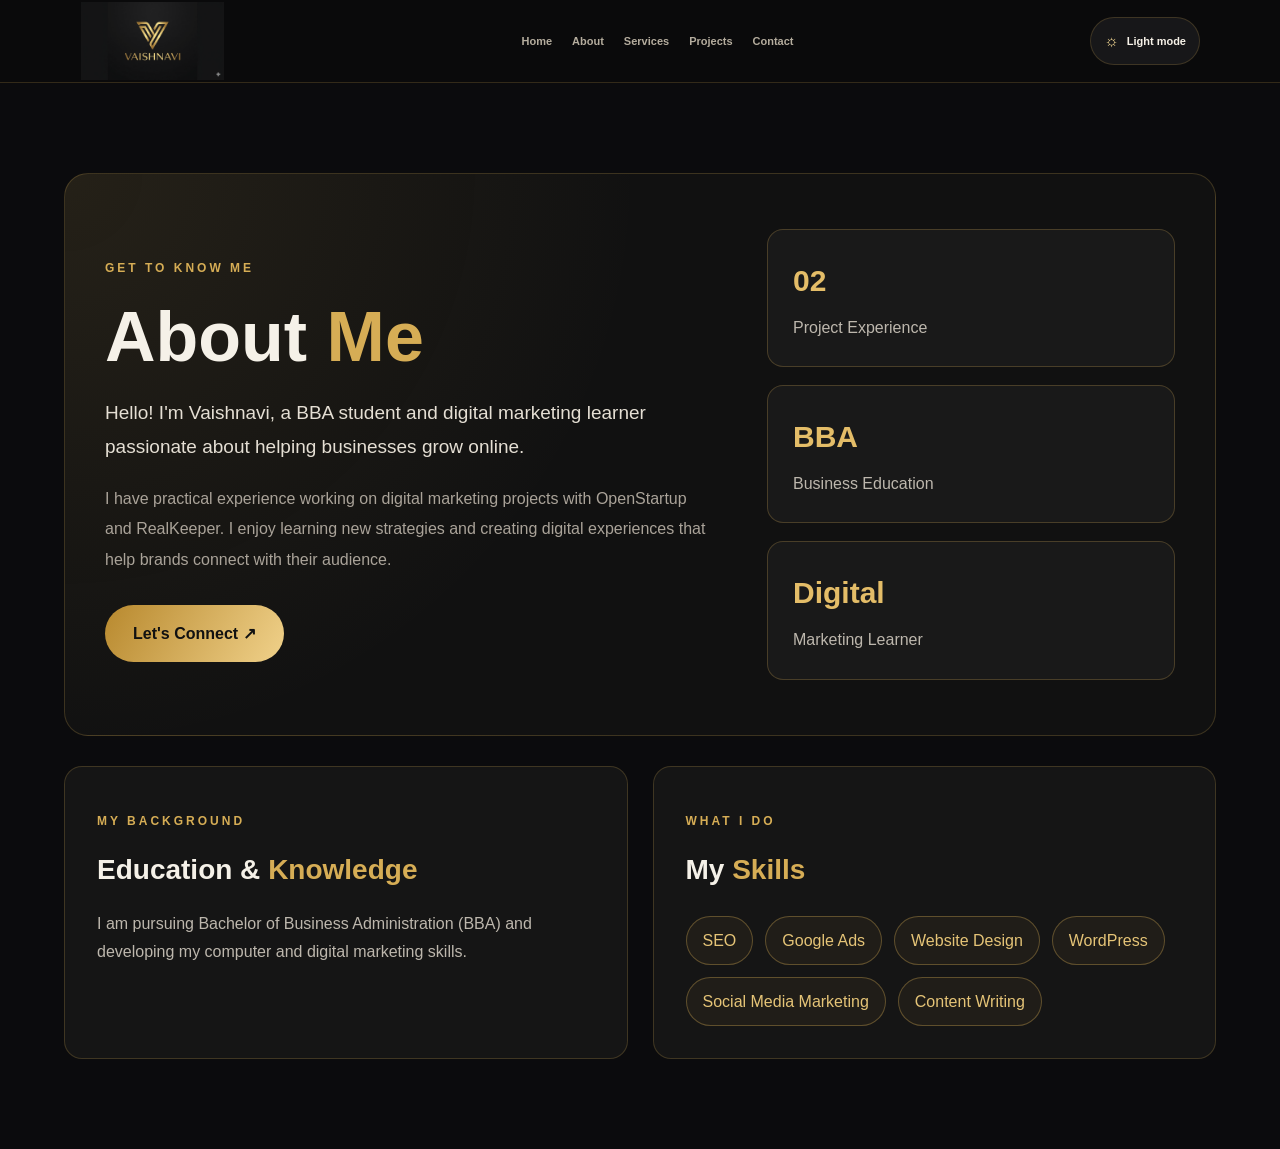
==== commit cdf30a43: "about.html" ====
--- a/about.html
+++ b/about.html
@@ -12,17 +12,18 @@
 
 <body>
 
-  <header>
-    <nav class="navbar">
-      <a href="index.html" class="logo">Vaishnavi</a>
-
-      <div class="nav-links">
-        <a href="index.html">Home</a>
-        <a href="about.html">About</a>
-        <a href="services.html">Services</a>
-        <a href="projects.html">Projects</a>
-        <a href="contact.html">Contact</a>
+   <header class="site-header">
+    <nav class="nav container" aria-label="Main navigation">
+      <a class="brand brand-image" href="#home" aria-label="Vaishnavi home"><img src="vaishnavi-logo.jpg" alt="Vaishnavi gold monogram logo"></a>
+      <button class="menu-toggle" id="menuToggle" aria-label="Open navigation" aria-expanded="false"><span></span><span></span><span></span></button>
+      <div class="nav-links" id="navLinks">
+<a href="index.html">Home</a>
+<a href="about.html">About</a>
+<a href="services.html">Services</a>
+<a href="projects.html">Projects</a>
+<a href="contact.html">Contact</a>
       </div>
+      <button class="theme-toggle" id="themeToggle" type="button" aria-label="Switch to light theme"><span class="theme-icon">☼</span><span class="theme-label">Light mode</span></button>
     </nav>
   </header>
 
--- a/style.css
+++ b/style.css
@@ -1088,3 +1088,303 @@
     border-radius: 15px;
   }
 }
+
+/* ===== Premium About Page ===== */
+
+.about-page {
+  max-width: 1200px;
+  margin: 60px auto;
+  padding: 30px 24px;
+  color: #f5f1e8;
+  animation: aboutAppear 0.8s ease;
+}
+
+.about-hero {
+  display: grid;
+  grid-template-columns: 1.2fr 0.8fr;
+  gap: 50px;
+  align-items: center;
+  padding: 55px 40px;
+  border: 1px solid rgba(214, 173, 85, 0.22);
+  border-radius: 24px;
+  background: radial-gradient(
+    circle at top left,
+    rgba(214, 173, 85, 0.10),
+    transparent 45%
+  ), #111;
+}
+
+.about-eyebrow {
+  color: #d6ad55;
+  font-size: 12px;
+  letter-spacing: 3px;
+  font-weight: 700;
+}
+
+.about-intro h1 {
+  font-size: clamp(42px, 6vw, 70px);
+  line-height: 1.1;
+  margin: 20px 0;
+}
+
+.about-intro h1 span,
+.about-info-card h2 span {
+  color: #d6ad55;
+}
+
+.about-lead {
+  font-size: 19px;
+  line-height: 1.8;
+  color: #e5dfd4;
+}
+
+.about-description {
+  color: #aaa399;
+  line-height: 1.9;
+  margin: 20px 0 30px;
+}
+
+.about-button {
+  display: inline-block;
+  padding: 15px 28px;
+  border-radius: 50px;
+  background: linear-gradient(120deg, #b8892e, #f0d18a);
+  color: #111;
+  font-weight: 700;
+  text-decoration: none;
+  transition: 0.3s ease;
+}
+
+.about-button:hover {
+  transform: translateY(-4px);
+  box-shadow: 0 10px 30px rgba(214, 173, 85, 0.25);
+}
+
+/* Highlight cards */
+
+.about-highlight {
+  display: grid;
+  gap: 18px;
+}
+
+.about-highlight-card {
+  padding: 25px;
+  border-radius: 16px;
+  border: 1px solid rgba(214, 173, 85, 0.25);
+  background: #191919;
+  transition: 0.3s ease;
+}
+
+.about-highlight-card:hover {
+  transform: translateX(7px);
+  border-color: #d6ad55;
+  box-shadow: 0 0 25px rgba(214, 173, 85, 0.08);
+}
+
+.highlight-number {
+  display: block;
+  color: #e4bd68;
+  font-size: 30px;
+  font-weight: 800;
+}
+
+.about-highlight-card p {
+  color: #bdb7ad;
+  margin: 8px 0 0;
+}
+
+/* Education and skills */
+
+.about-details {
+  display: grid;
+  grid-template-columns: 1fr 1fr;
+  gap: 25px;
+  margin-top: 30px;
+}
+
+.about-info-card {
+  padding: 32px;
+  border-radius: 18px;
+  background: #151515;
+  border: 1px solid rgba(214, 173, 85, 0.22);
+  transition: 0.3s ease;
+}
+
+.about-info-card:hover {
+  transform: translateY(-5px);
+  border-color: rgba(214, 173, 85, 0.55);
+}
+
+.about-info-card h2 {
+  font-size: 28px;
+  margin: 15px 0;
+}
+
+.about-info-card > p:last-child {
+  color: #bdb7ad;
+  line-height: 1.8;
+}
+
+/* Skill chips */
+
+.about-skill-list {
+  display: flex;
+  flex-wrap: wrap;
+  gap: 12px;
+  margin-top: 22px;
+}
+
+.about-skill-list span {
+  padding: 10px 16px;
+  border-radius: 30px;
+  border: 1px solid rgba(214, 173, 85, 0.35);
+  color: #e5c477;
+  background: rgba(214, 173, 85, 0.06);
+  transition: 0.3s ease;
+}
+
+.about-skill-list span:hover {
+  background: #d6ad55;
+  color: #111;
+  transform: translateY(-3px);
+}
+
+/* Entrance animation */
+
+@keyframes aboutAppear {
+  from {
+    opacity: 0;
+    transform: translateY(20px);
+  }
+
+  to {
+    opacity: 1;
+    transform: translateY(0);
+  }
+}
+
+/* Mobile responsive */
+
+@media (max-width: 800px) {
+  .about-page {
+    margin: 25px auto;
+    padding: 15px;
+  }
+
+  .about-hero {
+    grid-template-columns: 1fr;
+    gap: 30px;
+    padding: 30px 22px;
+  }
+
+  .about-details {
+    grid-template-columns: 1fr;
+  }
+
+  .about-info-card {
+    padding: 25px;
+  }
+}
+
+/* ===== Premium Services Page ===== */
+
+.services-section {
+  max-width: 1200px;
+  margin: 70px auto;
+  padding: 30px 24px;
+  text-align: center;
+}
+
+.services-section h1 {
+  font-size: clamp(38px, 5vw, 58px);
+  margin-bottom: 18px;
+}
+
+.services-section > p {
+  max-width: 700px;
+  margin: 0 auto 45px;
+  color: #bdb7ad;
+  font-size: 17px;
+  line-height: 1.8;
+}
+
+/* Service card grid */
+
+.services-container {
+  display: grid;
+  grid-template-columns: repeat(3, minmax(0, 1fr));
+  gap: 24px;
+  text-align: left;
+}
+
+.service-card {
+  padding: 32px 28px;
+  min-height: 210px;
+  border-radius: 18px;
+  border: 1px solid rgba(214, 173, 85, 0.25);
+  background: linear-gradient(145deg, #191919, #101010);
+  transition: 0.35s ease;
+  position: relative;
+  overflow: hidden;
+}
+
+.service-card::before {
+  content: "";
+  position: absolute;
+  top: 0;
+  left: 0;
+  width: 45px;
+  height: 3px;
+  background: #d6ad55;
+  transition: width 0.35s ease;
+}
+
+.service-card:hover::before {
+  width: 100%;
+}
+
+.service-card:hover {
+  transform: translateY(-8px);
+  border-color: #d6ad55;
+  box-shadow: 0 15px 35px rgba(214, 173, 85, 0.10);
+}
+
+.service-card h2 {
+  color: #f5f1e8;
+  font-size: 23px;
+  line-height: 1.4;
+  margin: 18px 0;
+}
+
+.service-card p {
+  color: #bdb7ad;
+  font-size: 15px;
+  line-height: 1.8;
+}
+
+/* Tablet */
+
+@media (max-width: 950px) {
+  .services-container {
+    grid-template-columns: repeat(2, minmax(0, 1fr));
+  }
+}
+
+/* Mobile */
+
+@media (max-width: 600px) {
+  .services-section {
+    margin: 35px auto;
+    padding: 20px 16px;
+  }
+
+  .services-container {
+    grid-template-columns: 1fr;
+    gap: 18px;
+  }
+
+  .service-card {
+    min-height: auto;
+    padding: 26px 22px;
+  }
+}
